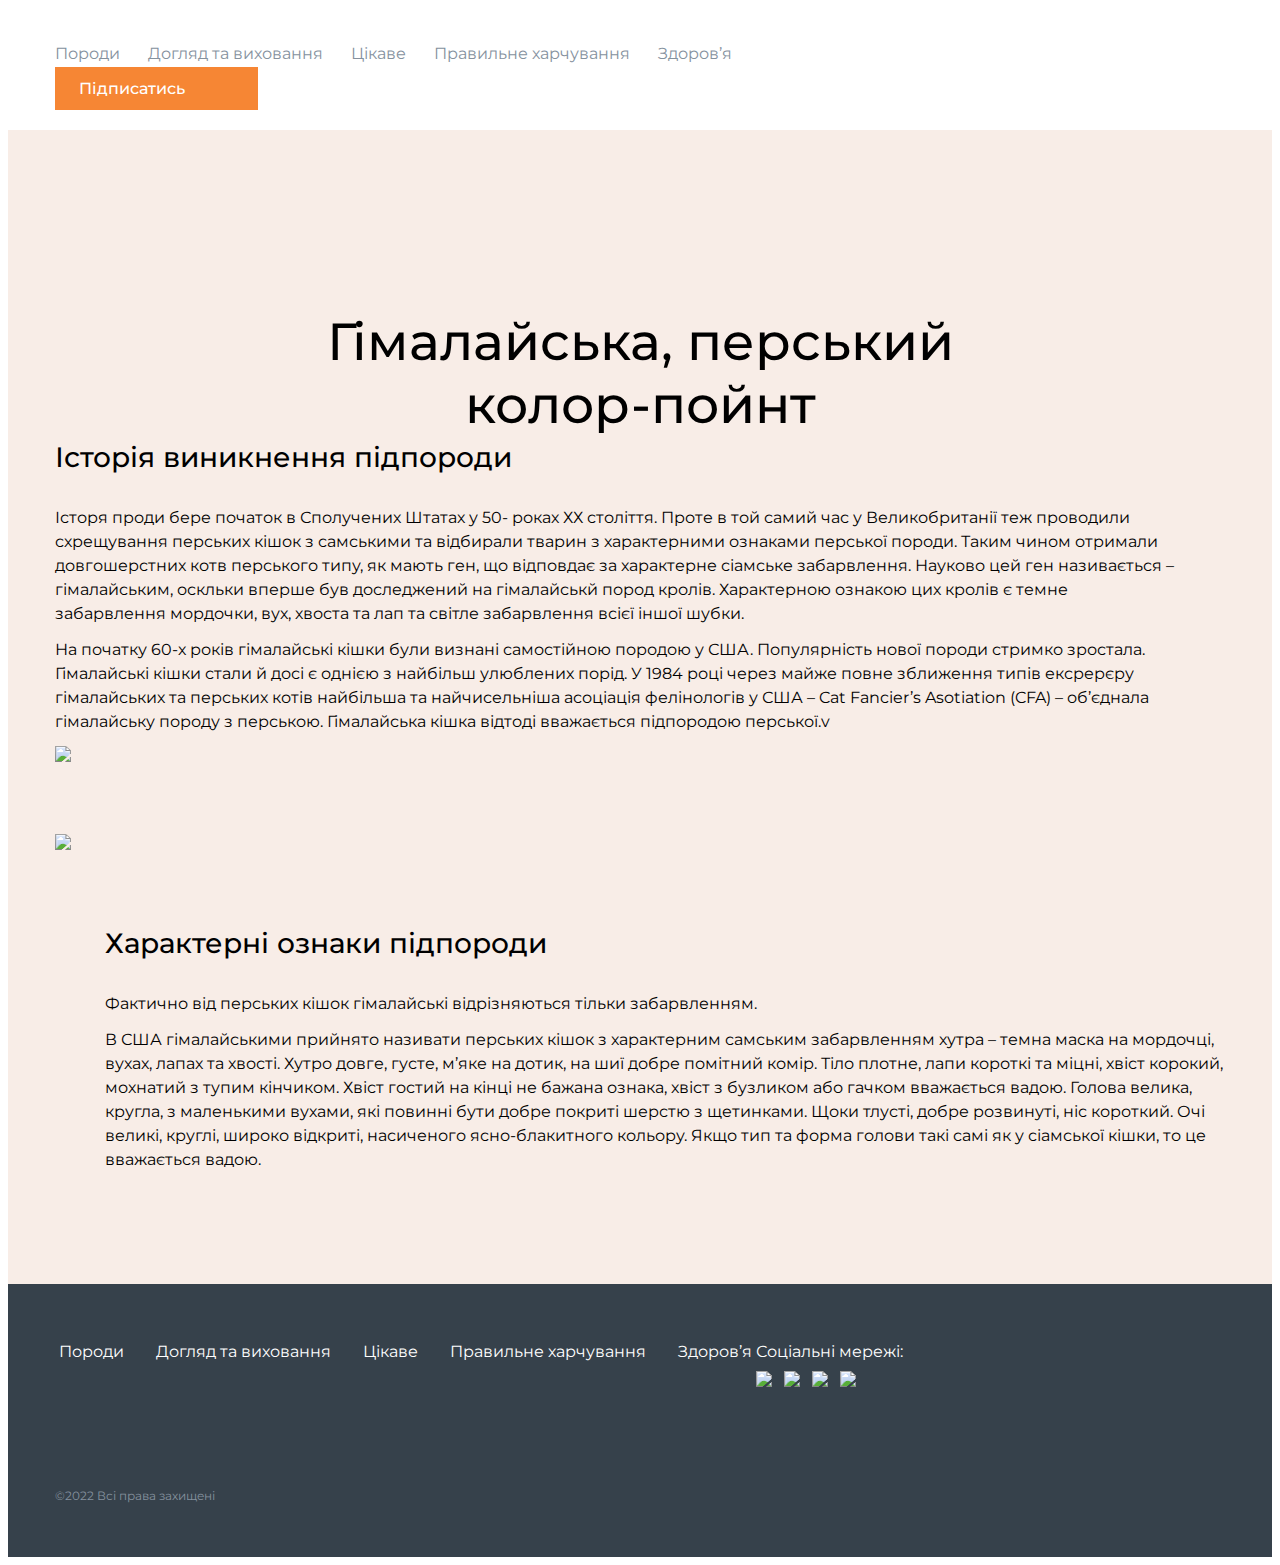
==== index.html @ 5cce449c "Add files via upload" ====
<!DOCTYPE html>
<html lang="en">
<head>
	<meta charset="UTF-8">
	<meta name="viewport" content="width=device-width, initial-scale=1.0">
	<link rel="stylesheet" type="text/css" href="style.css">
	<link rel="preconnect" href="https://fonts.googleapis.com">
	<link rel="preconnect" href="https://fonts.gstatic.com" crossorigin>
	<link href="https://fonts.googleapis.com/css2?family=Montserrat:wght@300;400;500&display=swap" rel="stylesheet">
	<link href="https://cdn.jsdelivr.net/npm/bootstrap@5.0.2/dist/css/bootstrap.min.css" rel="stylesheet" integrity="sha384-EVSTQN3/azprG1Anm3QDgpJLIm9Nao0Yz1ztcQTwFspd3yD65VohhpuuCOmLASjC" crossorigin="anonymous">
	<link rel="stylesheet" type="text/css" href="media.css">
	<title>Document</title>
</head>
<body>
	<header>
		<div class="wrapper container">
			<div class="row">
				<div class="logo col-xl-2 col-md-2 col-12 "><img src="image/Logo.png" alt=""></div>
				<nav class="nav col-xl-7 col-md-8">
					<ul>
						<li><a href="#">Породи</a></li>
						<li><a href="#">Догляд та виховання</a></li>
						<li><a href="#">Цікаве</a></li>
						<li><a href="#">Правильне харчування</a></li>
						<li><a href="#">Здоров’я</a></li>
					</ul>
				</nav>
				<div class="col-xl-3 col-md-2 d-flex justify-content-end sub">
					<div class="subscribe">Підписатись</div>
				</div>
			</div>
		</div>
	</header>
	<div class="content">
		<div class="wrapper container">
			<div class="content-block">
				<h1>Гімалайська, перський колор-пойнт</h1>
						<div class="row">
							<div class="col-md-6 col-12">
								<div class="content-text mr-r">
									<h3>Історія виникнення підпороди</h3>
									<p>Історя проди бере початок в Сполучених Штатах у 50- роках ХХ століття. Проте в той самий час у Великобританії теж проводили схрещування перських кішок з самськими та відбирали тварин з характерними ознаками перської породи. Таким чином отримали довгошерстних котв перського типу, як мають ген, що відповдає за характерне сіамське забарвлення. Науково цей ген називається – гімалайським, оскльки вперше був доследжений на гімалайськй пород кролів. Характерною ознакою цих кролів є темне забарвлення мордочки, вух, хвоста та лап та світле забарвлення всієї іншої шубки.</p>
									<p>На початку 60-х років гімалайські кішки були визнані самостійною породою у США. Популярність нової породи стримко зростала. Гімалайські кішки стали й досі є однією з найбільш улюблених порід. У 1984 році через майже повне зближення типів ексрерєру гімалайських та перських котів найбільша та найчисельніша асоціація фелінологів у США – Cat Fancier’s Asotiation (CFA) – об’єднала гімалайську породу з перською. Гімалайська кішка відтоді вважається підпородою перської.v</p>
								</div>
							</div>
			
							<div class="col-md-6 col-12">
								<div class="img">
									<img src="image/image.png">
								</div>
							</div>
						</div>
						<div class="row">
							<div class="col-md-6 col-12">
								<div class="img retreattext">
									<img src="image/cat2.png">
								</div>
							</div>
							<div class="col-md-6 col-12">
								<div class="content-text mr-l retreattext">
									<h3>Характерні ознаки підпороди</h3>
									<p>Фактично від перських кішок гімалайські відрізняються тільки забарвленням.</p>
									<p>В США гімалайськими прийнято називати перських кішок з характерним самським забарвленням хутра – темна маска на мордочці, вухах, лапах та хвості. Хутро довге, густе, м’яке на дотик, на шиї добре помітний комір. Тіло плотне, лапи короткі та міцні, хвіст корокий, мохнатий з тупим кінчиком. Хвіст гостий на кінці не бажана ознака, хвіст з бузликом або гачком вважається вадою. Голова велика, кругла, з маленькими вухами, які повинні бути добре покриті шерстю з щетинками. Щоки тлусті, добре розвинуті, ніс короткий. Очі великі, круглі, широко відкриті, насиченого ясно-блакитного кольору. Якщо тип та форма голови такі самі як у сіамської кішки, то це вважається вадою.</p>
								</div>
				
							</div>
						</div>
					</div>
		</div>
	</div>
	<footer>
		<div class="wrapper container">
			<!-- <div class="border-wrapper"> -->
				<div class="row">
					<div class="logo col-xl-2 col-md-2 col-12 col-xxl-2"><img src="image/Logo.png" alt=""></div>
					<nav class="nav col-xl-8 col-md-8 col-xxl-8">
						<ul>
							<li><a href="#">Породи</a></li>
							<li><a href="#">Догляд та виховання</a></li>
							<li><a href="#">Цікаве</a></li>
							<li><a href="#">Правильне харчування</a></li>
							<li><a href="#">Здоров’я</a></li>
						</ul>
					</nav>
					<div class="social-network col-xl-2 sub col-md-2 col-xxl-2 justify-content-end">
						<div class="social-title d-flex justify-content-end">Соціальні мережі:</div>
						<div class="social-link d-flex justify-content-end">
							<img src="image/You Tube.svg">
							<img src="image/Facebook.svg">
							<img src="image/Instagram.svg">
							<img src="image/Telegram.svg">
						</div>
					</div>
					<div class="rights col-xl-2 col-md-2 col-xxl-2 justify-content-start">&copy;2022 Всі права захищені</div>
			    </div>	
			<!-- </div>  -->
		</div>
		
	</footer>
</body>
</html>
---- style.css ----
body{
	font-family: 'Montserrat', sans-serif;
}
.wrapper{
	width: 1170px;
    margin: 0 auto;
}

.fix{
    clear: both;
}
p{
	margin-bottom: 12px;
	margin-top: 0px;	
	}
footer{
	background-color: #36414B;
	padding: 20px 0;
	
}
img{
    max-width: 100%;

}




header {
	background: #FFFFFF;
	padding: 20px 0;
	font-size: 0px;
}
header .logo, header .nav, header .subscribe, footer .logo, footer .nav, footer .social-network{
	display: inline-block;
	vertical-align: top;
}

header .logo{ 
 	/*margin-right: 95px;*/
}
header .nav{
	/*margin-right: 120px;*/
    margin-top: 16px;
}
header .nav ul, footer .nav ul{
    text-decoration: none;
    list-style: none;
    padding: 0px;
    margin: 0px;
}

header .nav ul li, footer .nav ul li{
	display: inline-block;
	vertical-align: top; 
	margin-right: 28px;
}
header .nav ul li:last-child{
	margin: 0px;
}
header .nav ul li a{
	font-weight: 400;
	font-size: 16px;
	color: #85919E;
	text-decoration: none;
}
header .nav ul li a:hover{
	font-weight: 500;
	color: #A75214
}

header .subscribe{
	cursor: pointer;
	padding: 12px 24px;
	color: #FFFFFF;
	background: #F68634;
	margin-top: 4px;
	font-size: 16px;
	font-weight: 500;
	width: 155px;
	

}



.content{
	background: #F8EDE7;
	padding: 100px 0
}
.content h1{
	text-align: center;
	font-weight: 500;
	font-size: 52px;
	max-width: 670px;
	margin: 0 auto;
}
.content .content-block{
	margin-top: 80px
}
.content .content-block h3{
	margin-top: 0;
	font-weight: 500;
	font-size: 28px;
	line-height: 42px;
}
.content .content-text{
	/*float: left;
	width: 555px;*/
	
	font-size: 16px;
	line-height: 24px;
}
.mr-r {
	margin-right: 50px;

}
.mr-l{
	margin-left: 50px;

}
.content-block .img{
	/*float: left;*/
}

.retreattext{
	padding-top: 68px;

}




footer .nav ul li a, footer .social-network{
	font-weight: 400;
	font-size: 16px;
	color: #FFFFFF;
	text-decoration: none;
}
footer .nav{
	margin-top: 38px;
	margin-bottom: 94px;

}
footer .logo{ 
 	/*margin-right: 96px;*/
 	margin-top: 40px;
}
footer .social-network{
	margin-top: 38px;
	/*margin-left: 100px;*/

}
footer .nav ul li:last-child{
	margin: 0px;
}
footer .social-link img{
	margin-right: 8px;
	margin-top: 10px;
}
footer .social-link img:last-child{
	margin-top: 9px;
	margin-right: 0px;

}
footer .social-link img:hover{
	cursor: pointer;
	/*background-color: #A75214;*/
	/*fill:#A75214;*/
}
footer .nav ul li a:hover{
	/*font-weight: 500;*/
	color: #A75214
}
footer .border-wrapper{
	
    border-bottom: solid 1px #4C5D6F;
}
footer .rights{
	/*width: 1170px;*/
    /*margin: 32px auto 12px auto;*/
    margin-top: 32px;
    margin-bottom: 32px;
    font-weight: 300px;
    font-size: 12px;
    line-height: 18px;
    color: #85919E;

}
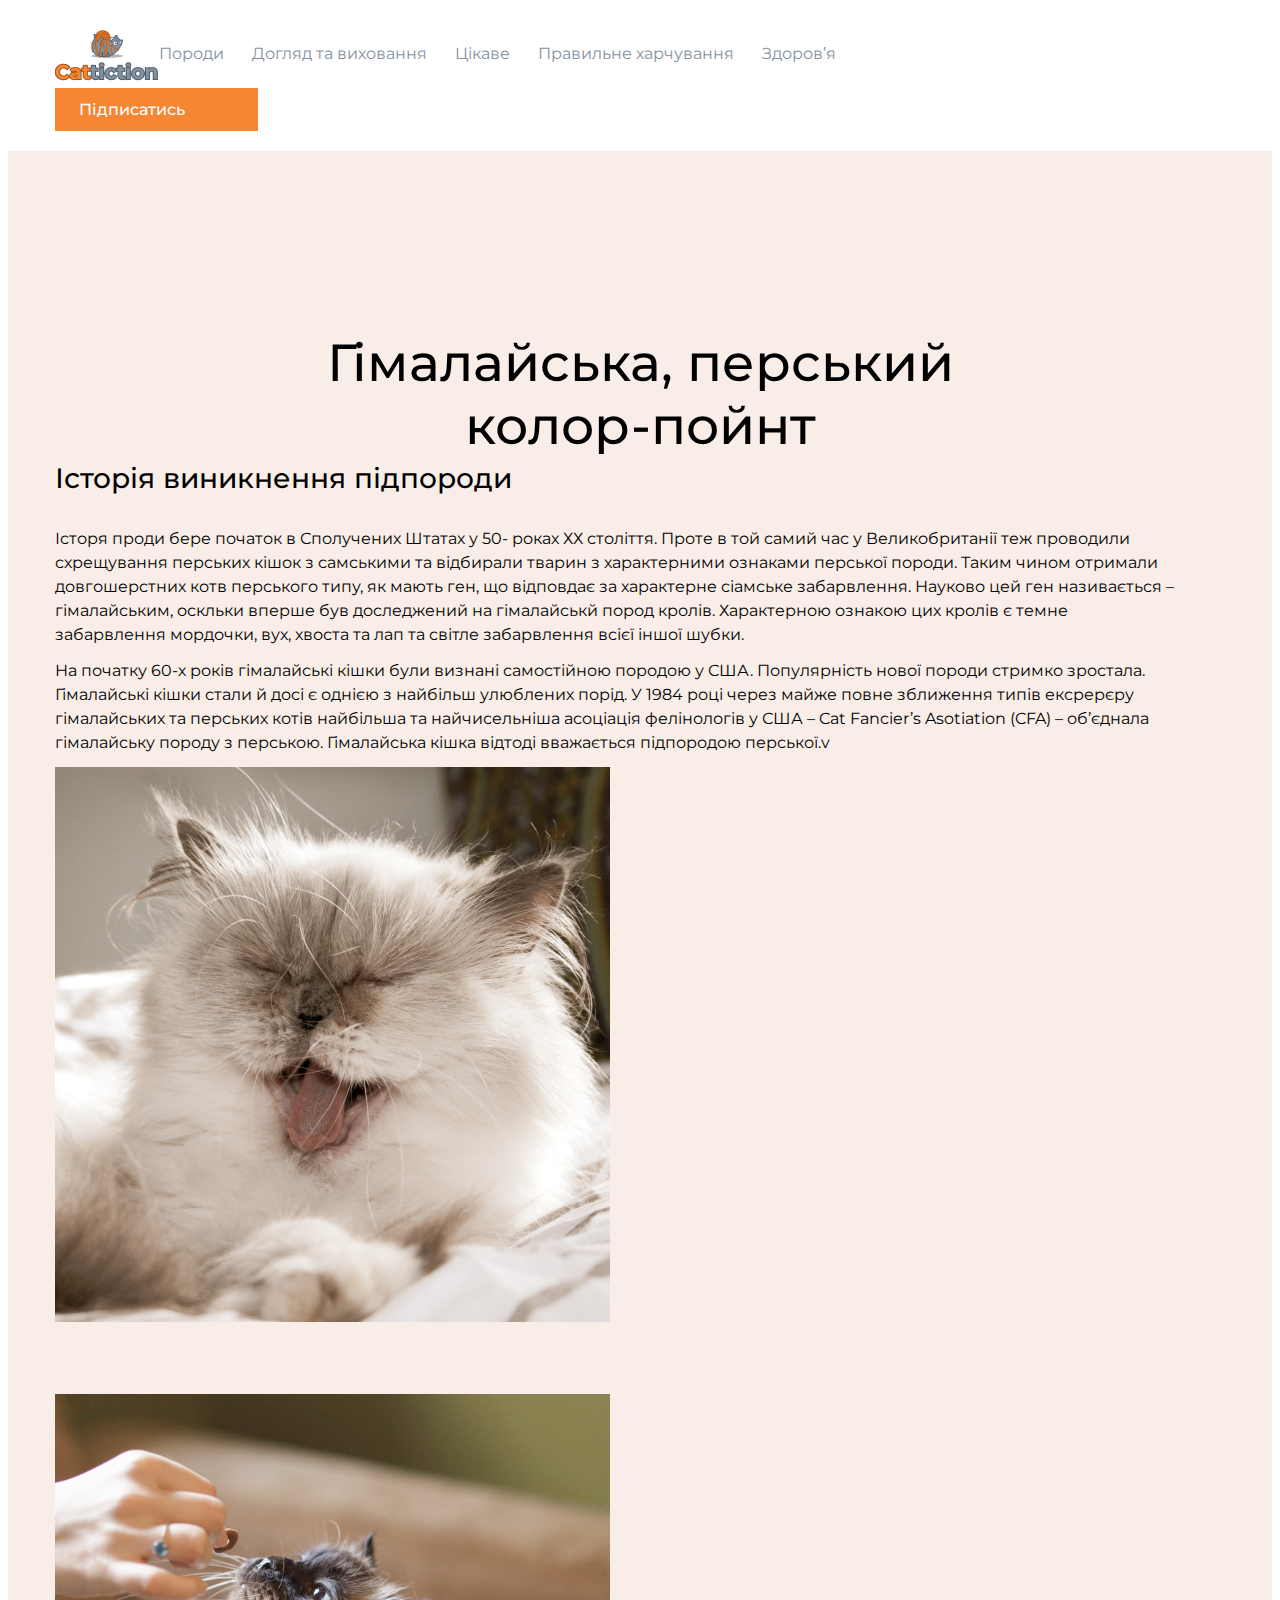
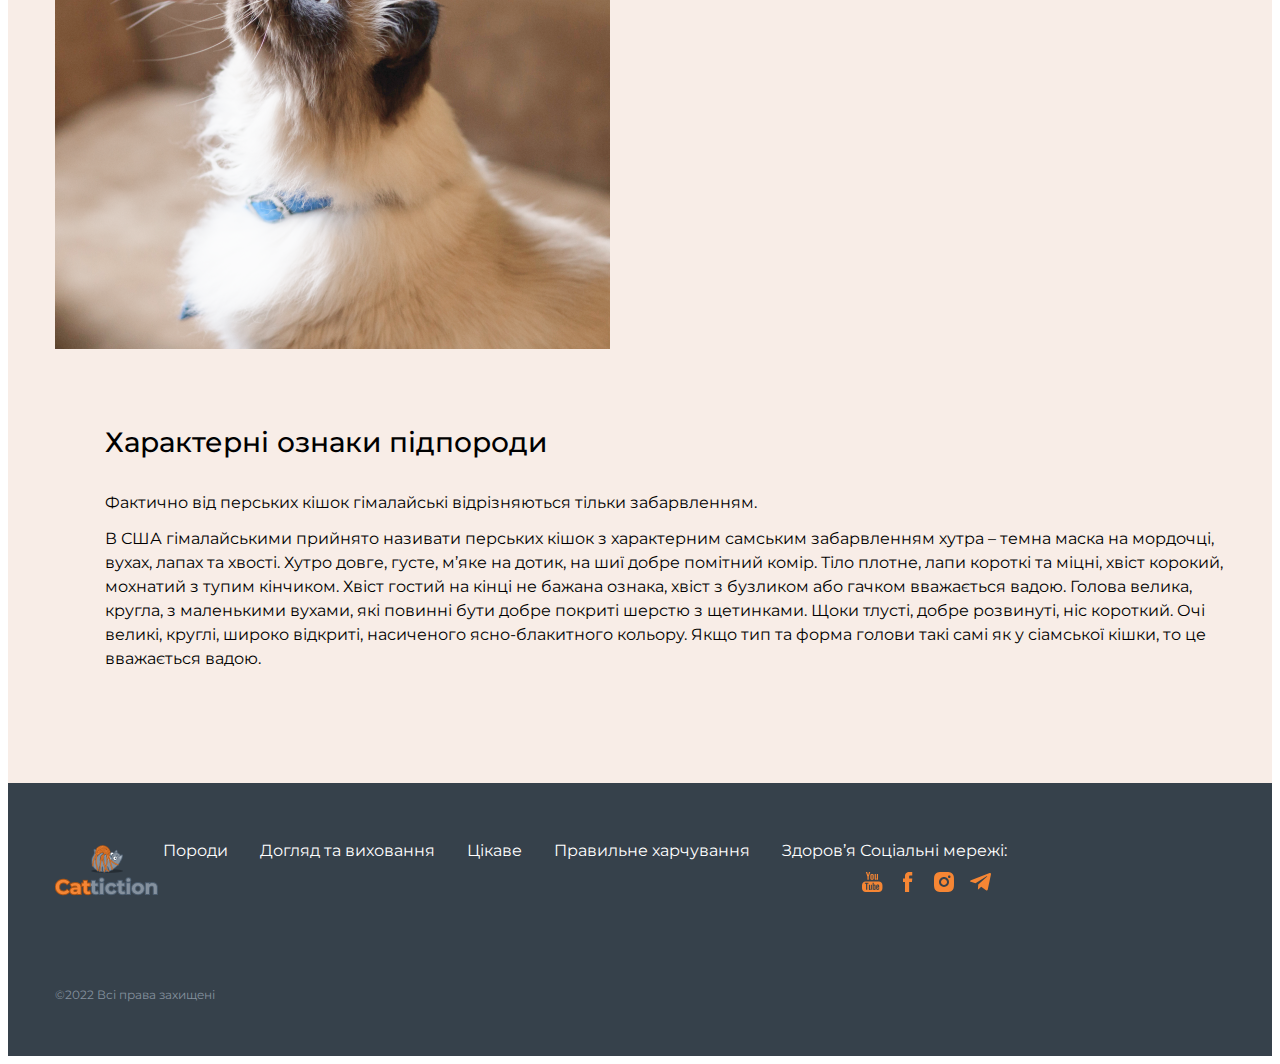
==== commit 2f0b9013: "Update index.html" ====
--- a/index.html
+++ b/index.html
@@ -46,7 +46,7 @@
 			
 							<div class="col-md-6 col-12">
 								<div class="img">
-									<img src="image/image.png">
+									<img src="image/Image.png">
 								</div>
 							</div>
 						</div>
@@ -98,4 +98,4 @@
 		
 	</footer>
 </body>
-</html>+</html>
--- a/media.css
+++ b/media.css
@@ -0,0 +1,66 @@
+@media screen and (max-width: 1400px){
+	footer .social-network{
+		margin-left: 0px;
+		/*display: block!important;*/
+	}
+}
+
+
+@media screen and (max-width: 1200px){
+	footer .social-title, footer .social-link{
+		
+		display: block!important;
+	}
+	footer .social-network{
+		margin-left: 0px;
+		/*display: block!important;*/
+	}
+
+}
+
+@media screen and (max-width: 992px){
+	header .nav ul li, footer .nav ul li{
+		margin: 0px;
+
+	}
+	header .nav ul li a, footer .nav ul li a, footer .social-title{
+		font-size: 13px;
+	}
+	footer .logo{
+		margin-right: 0px;
+	}
+	footer .social-network{
+		margin-left: 0px;
+		display: block!important;
+	}
+
+}
+
+
+
+@media screen and (max-width: 768px){
+	header .logo, footer .logo{
+		text-align: center;
+
+	}
+	header .nav ul li, footer .nav ul li, footer .social-network, footer .rights{
+		display: block!important;
+		text-align: center;
+		margin: 0px;
+
+	}
+	header .sub/*, footer .sub*/{
+		justify-content: center!important;
+
+
+	}
+	header .nav ul li a{
+		font-size: 16px;
+	}
+	footer .nav, footer .rights{
+		margin-top: 10px;
+		margin-bottom: 10px;
+
+	}
+
+}
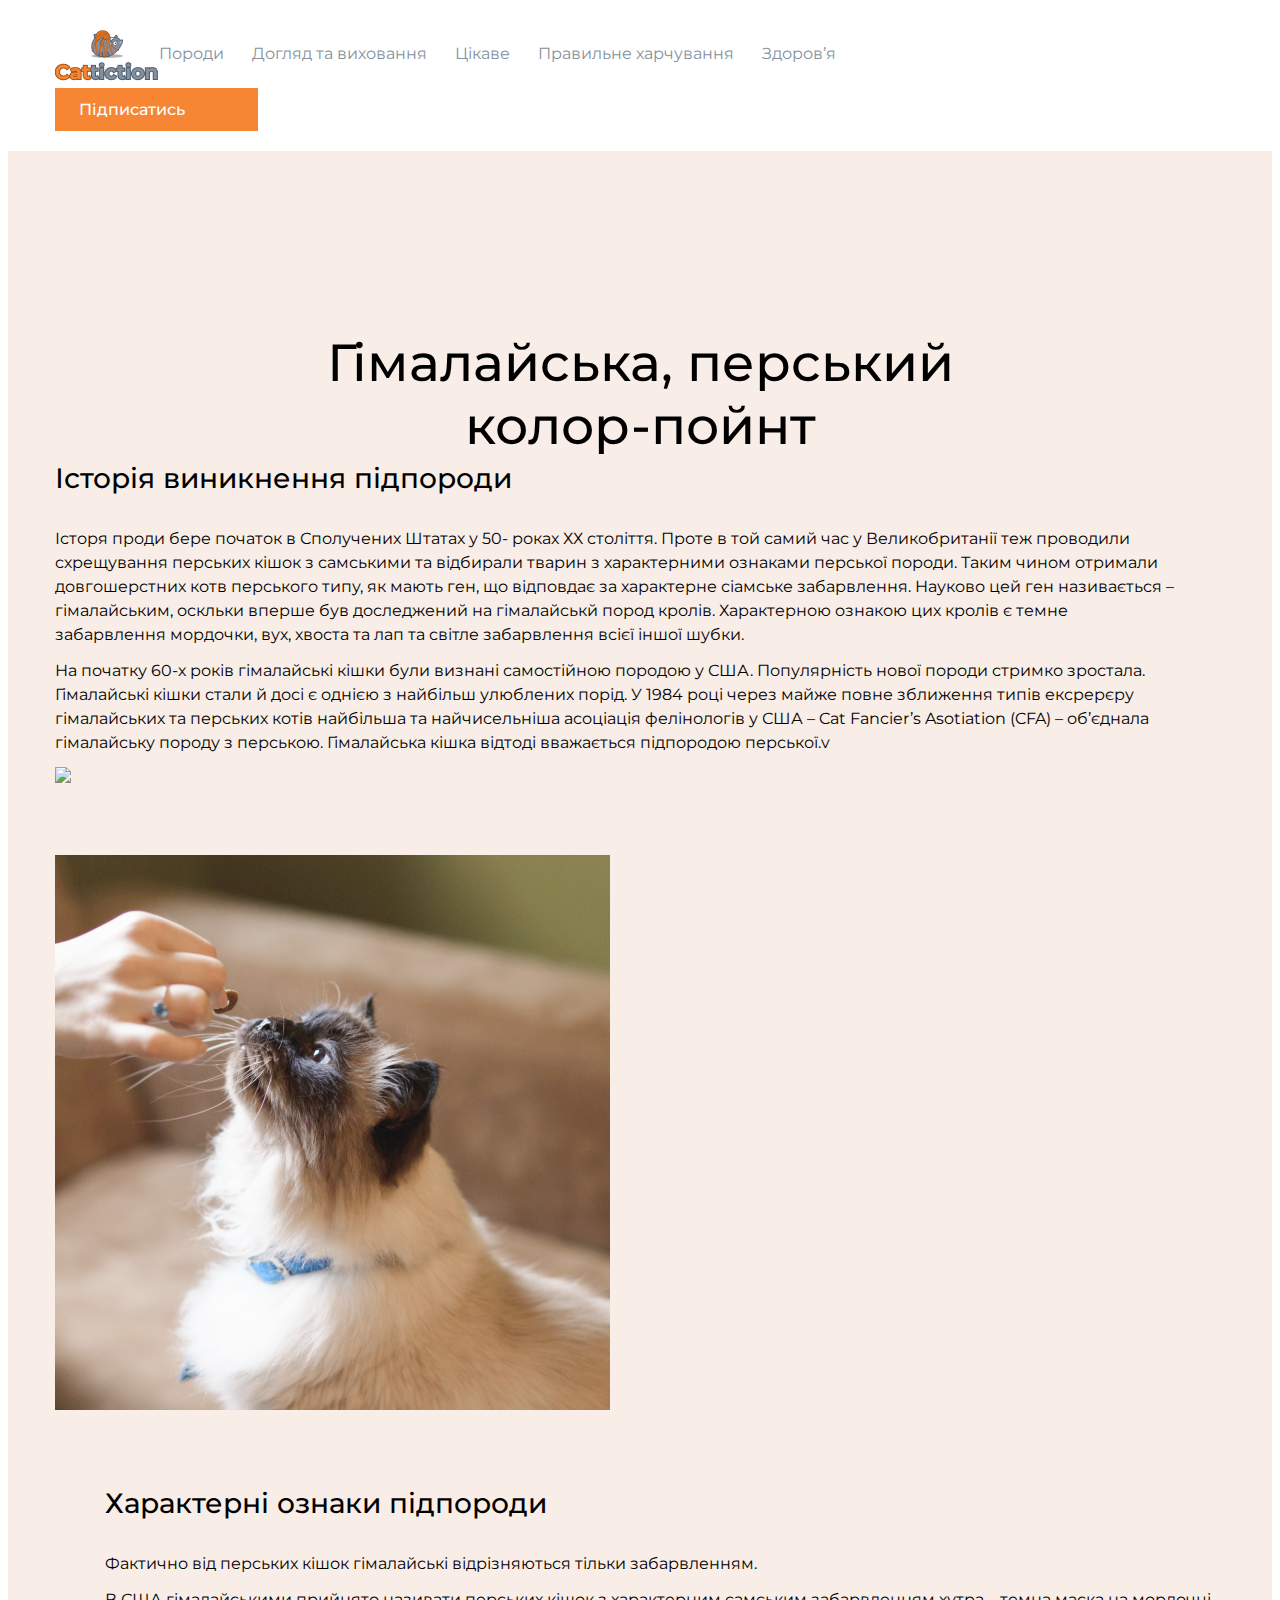
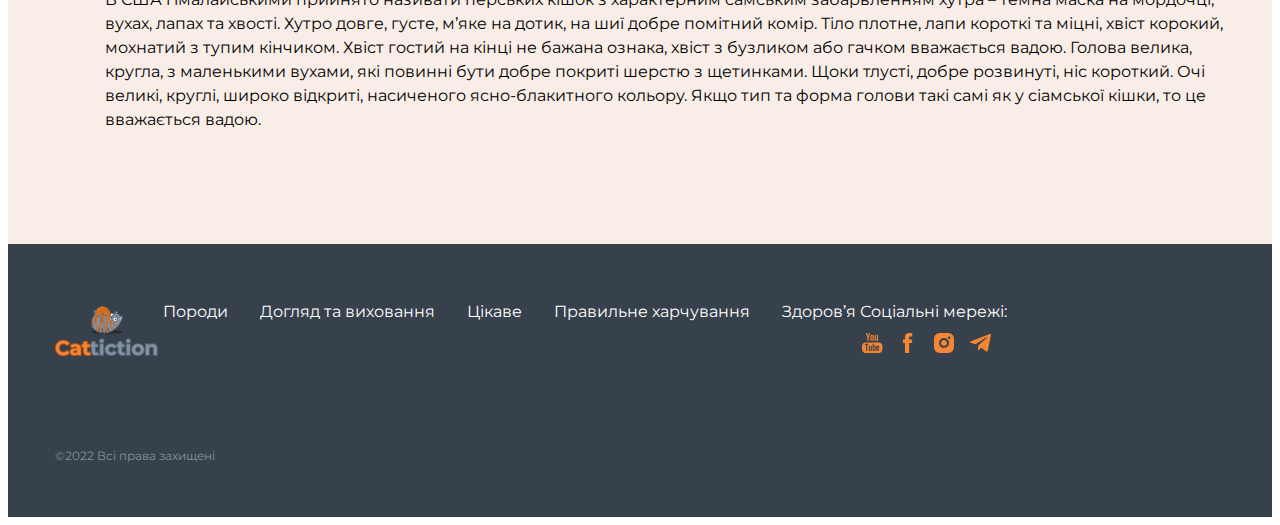
==== commit b9c5a872: "Update index.html" ====
--- a/index.html
+++ b/index.html
@@ -46,7 +46,7 @@
 			
 							<div class="col-md-6 col-12">
 								<div class="img">
-									<img src="image/Image.png">
+									<img src="image/cat1.png">
 								</div>
 							</div>
 						</div>
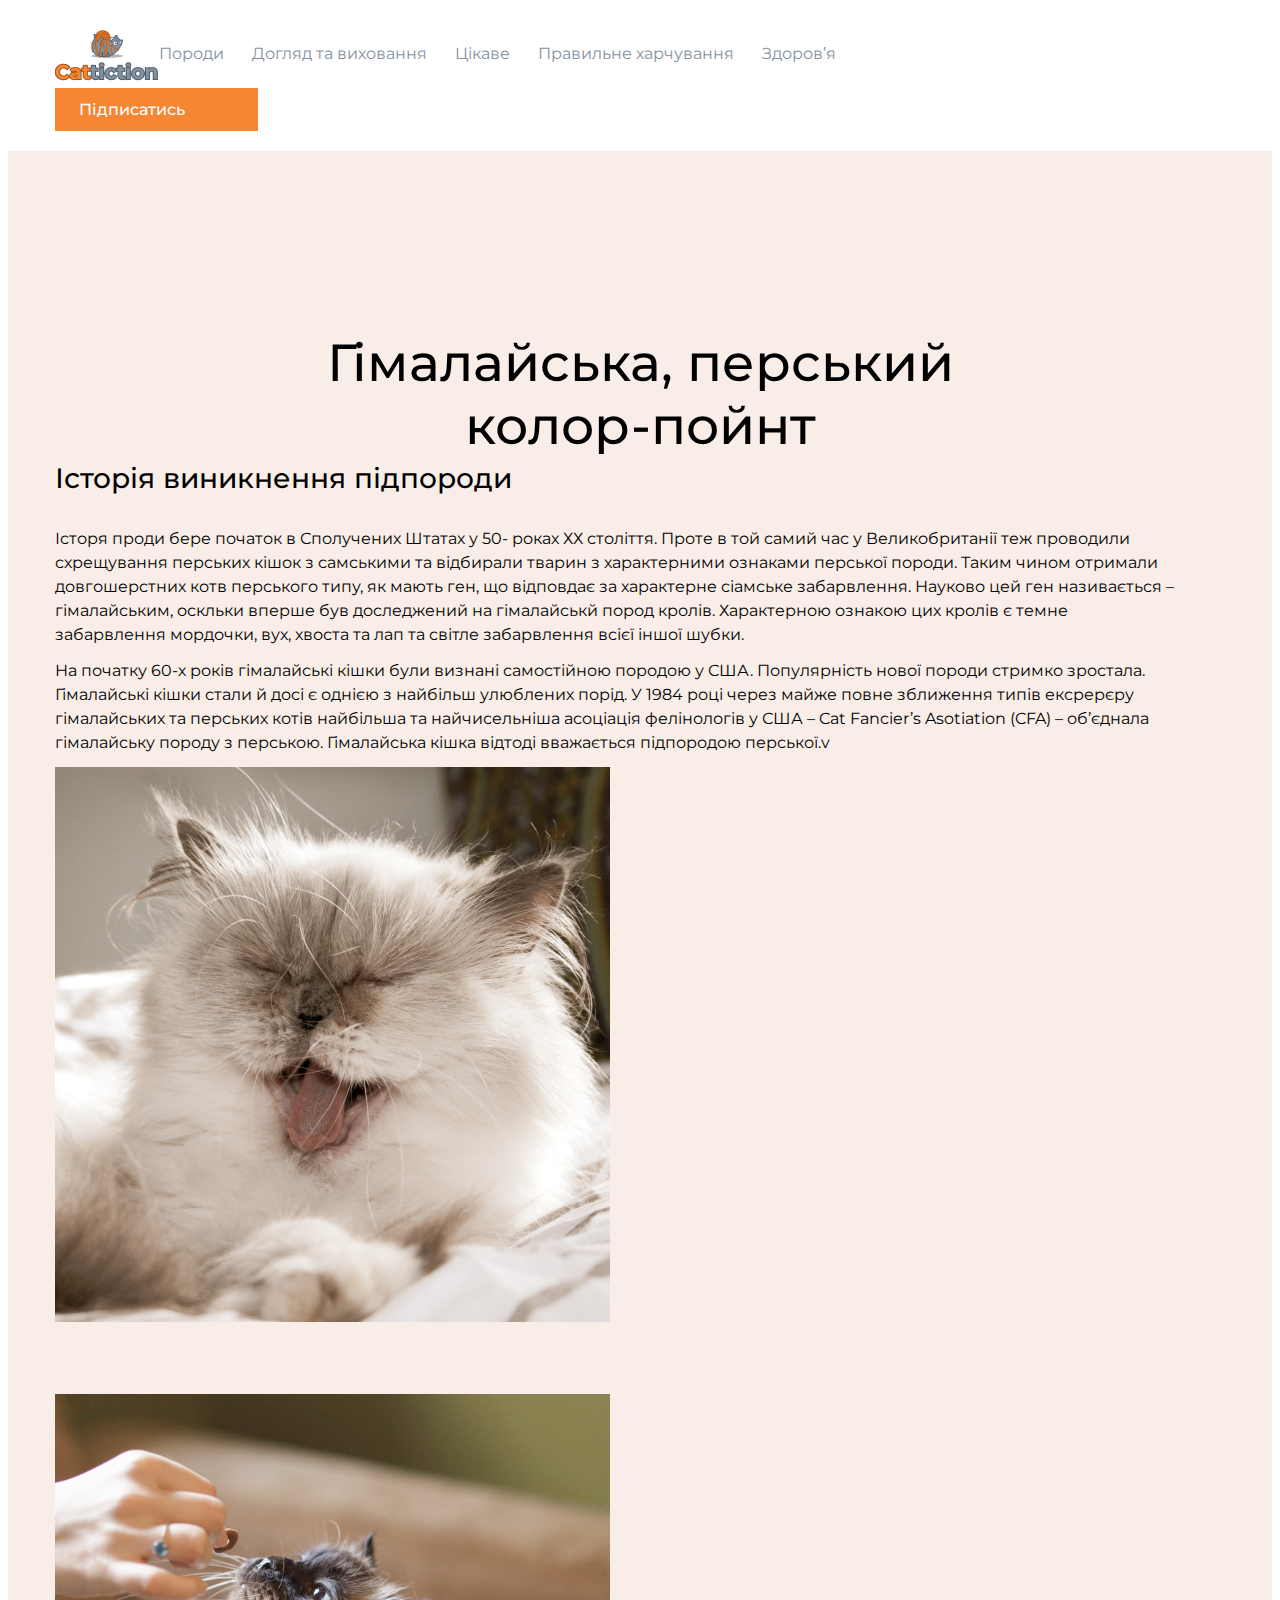
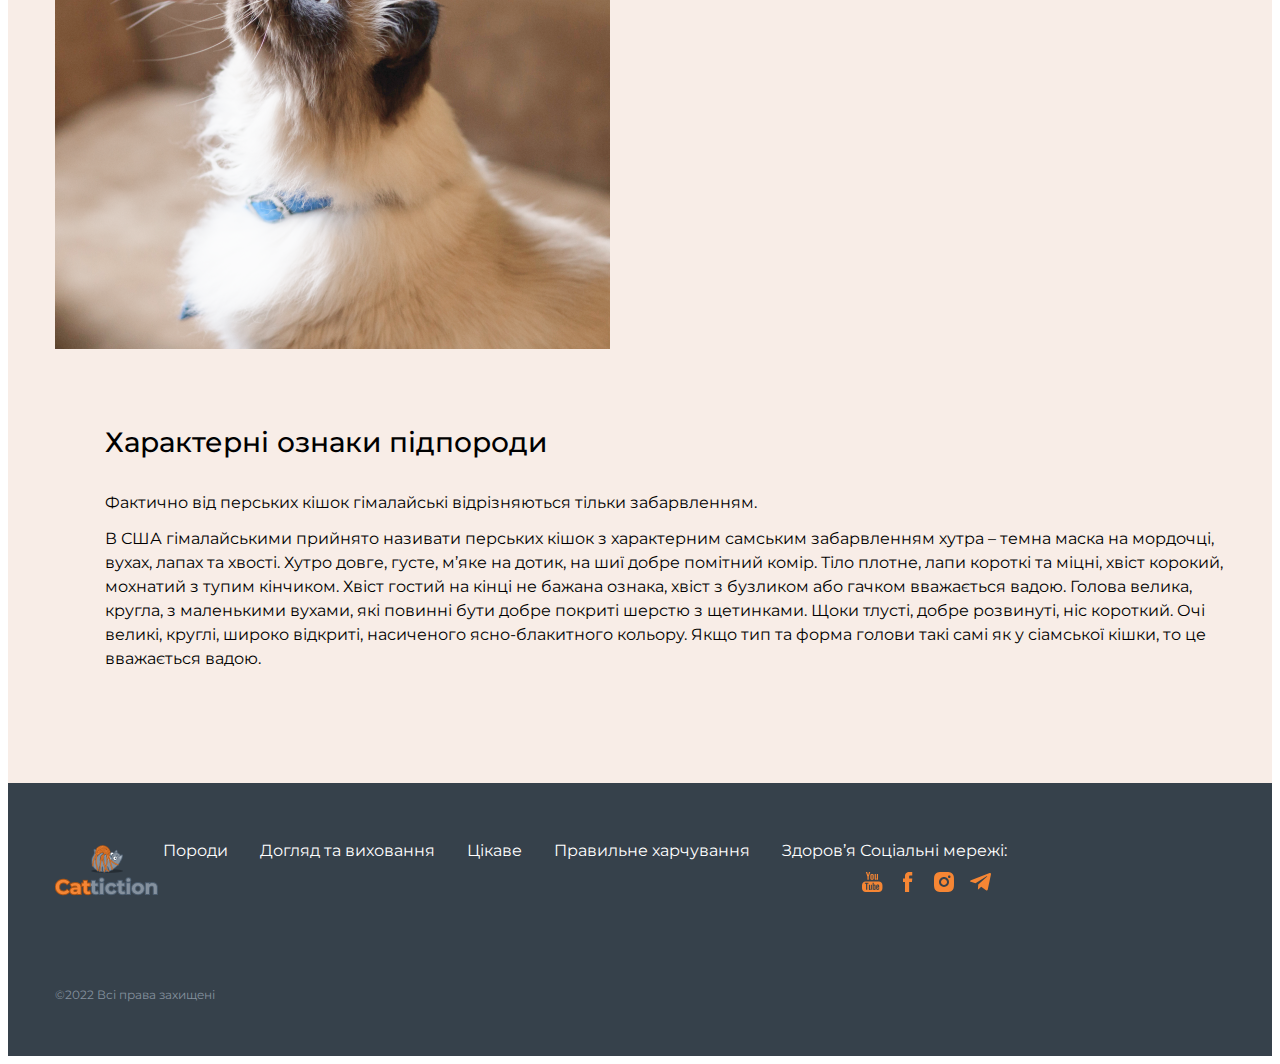
==== commit 70e13cf0: "Add files via upload" ====
--- a/index.html
+++ b/index.html
@@ -98,4 +98,4 @@
 		
 	</footer>
 </body>
-</html>
+</html>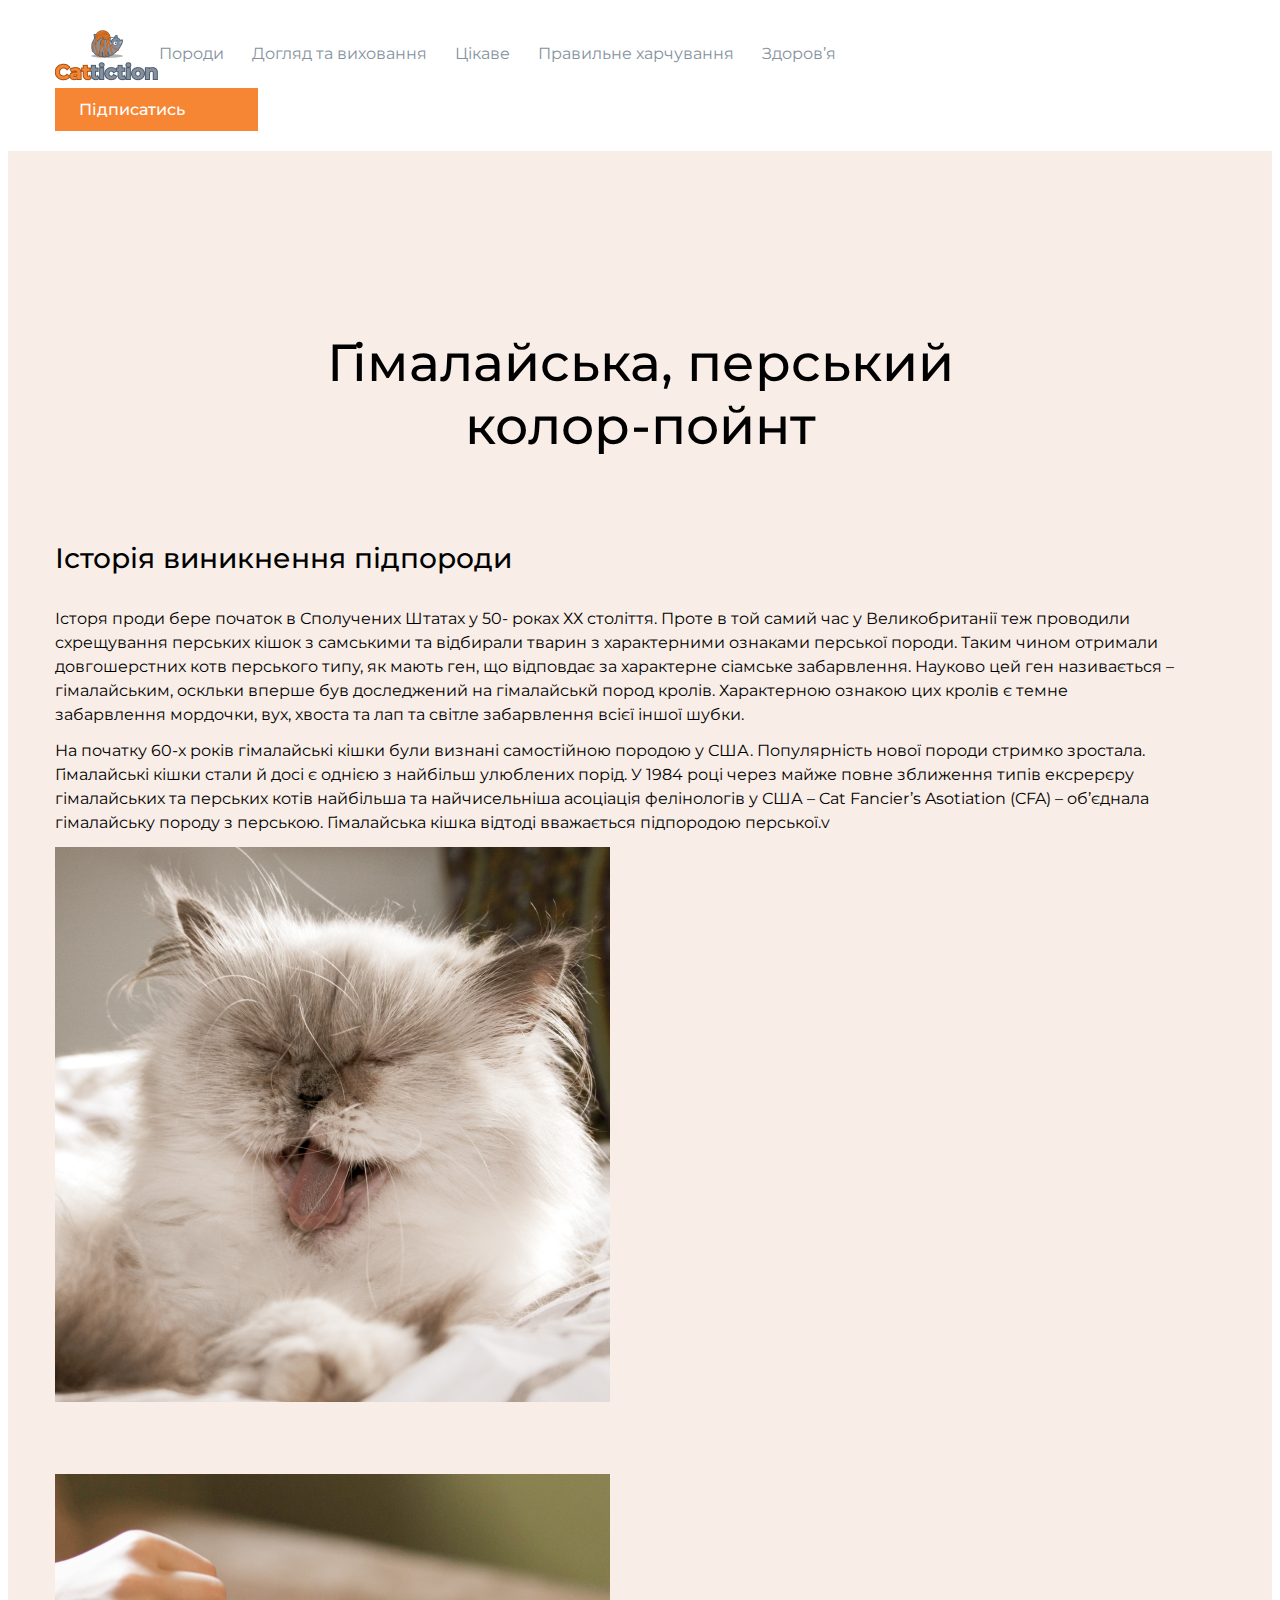
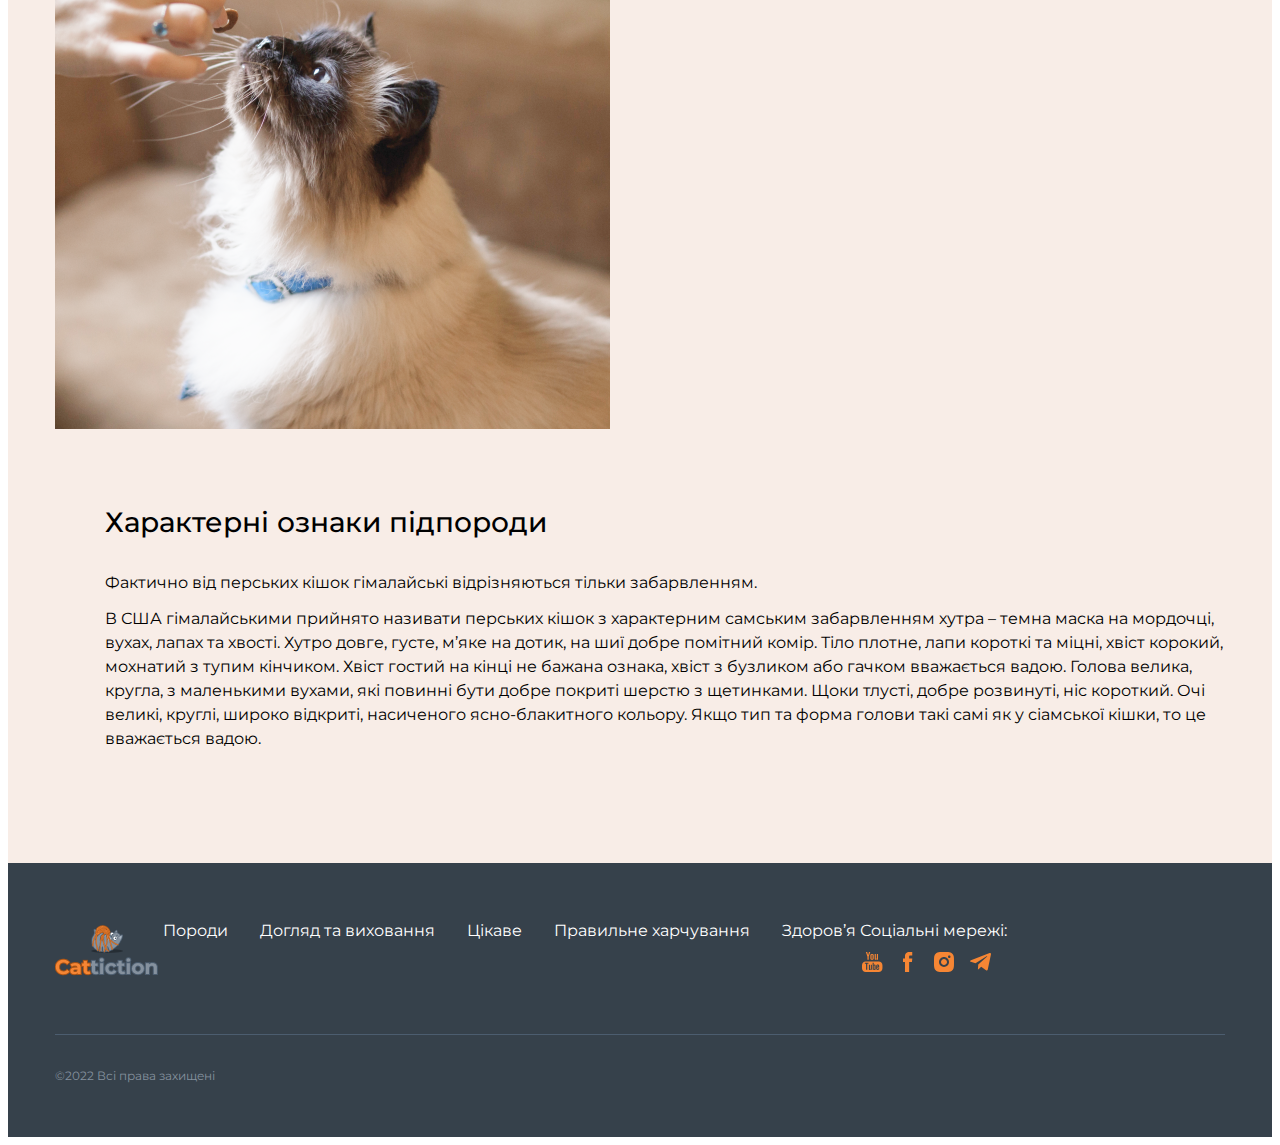
==== commit eb5296e3: "Add files via upload" ====
--- a/index.html
+++ b/index.html
@@ -65,12 +65,11 @@
 				
 							</div>
 						</div>
-					</div>
+			</div>
 		</div>
 	</div>
 	<footer>
 		<div class="wrapper container">
-			<!-- <div class="border-wrapper"> -->
 				<div class="row">
 					<div class="logo col-xl-2 col-md-2 col-12 col-xxl-2"><img src="image/Logo.png" alt=""></div>
 					<nav class="nav col-xl-8 col-md-8 col-xxl-8">
@@ -91,11 +90,11 @@
 							<img src="image/Telegram.svg">
 						</div>
 					</div>
-					<div class="rights col-xl-2 col-md-2 col-xxl-2 justify-content-start">&copy;2022 Всі права захищені</div>
-			    </div>	
-			<!-- </div>  -->
+					<div class="border-wrapper">
+							<div class="rights col-xl-2 col-md-2 col-xxl-2 justify-content-start">&copy;2022 Всі права захищені</div>
+					 </div>	
+				</div>
 		</div>
-		
 	</footer>
 </body>
 </html>--- a/style.css
+++ b/style.css
@@ -94,6 +94,9 @@
 	font-size: 52px;
 	max-width: 670px;
 	margin: 0 auto;
+	margin-bottom: 80px;
+	
+
 }
 .content .content-block{
 	margin-top: 80px
@@ -174,7 +177,7 @@
 }
 footer .border-wrapper{
 	
-    border-bottom: solid 1px #4C5D6F;
+    border-top: solid 1px #4C5D6F;
 }
 footer .rights{
 	/*width: 1170px;*/
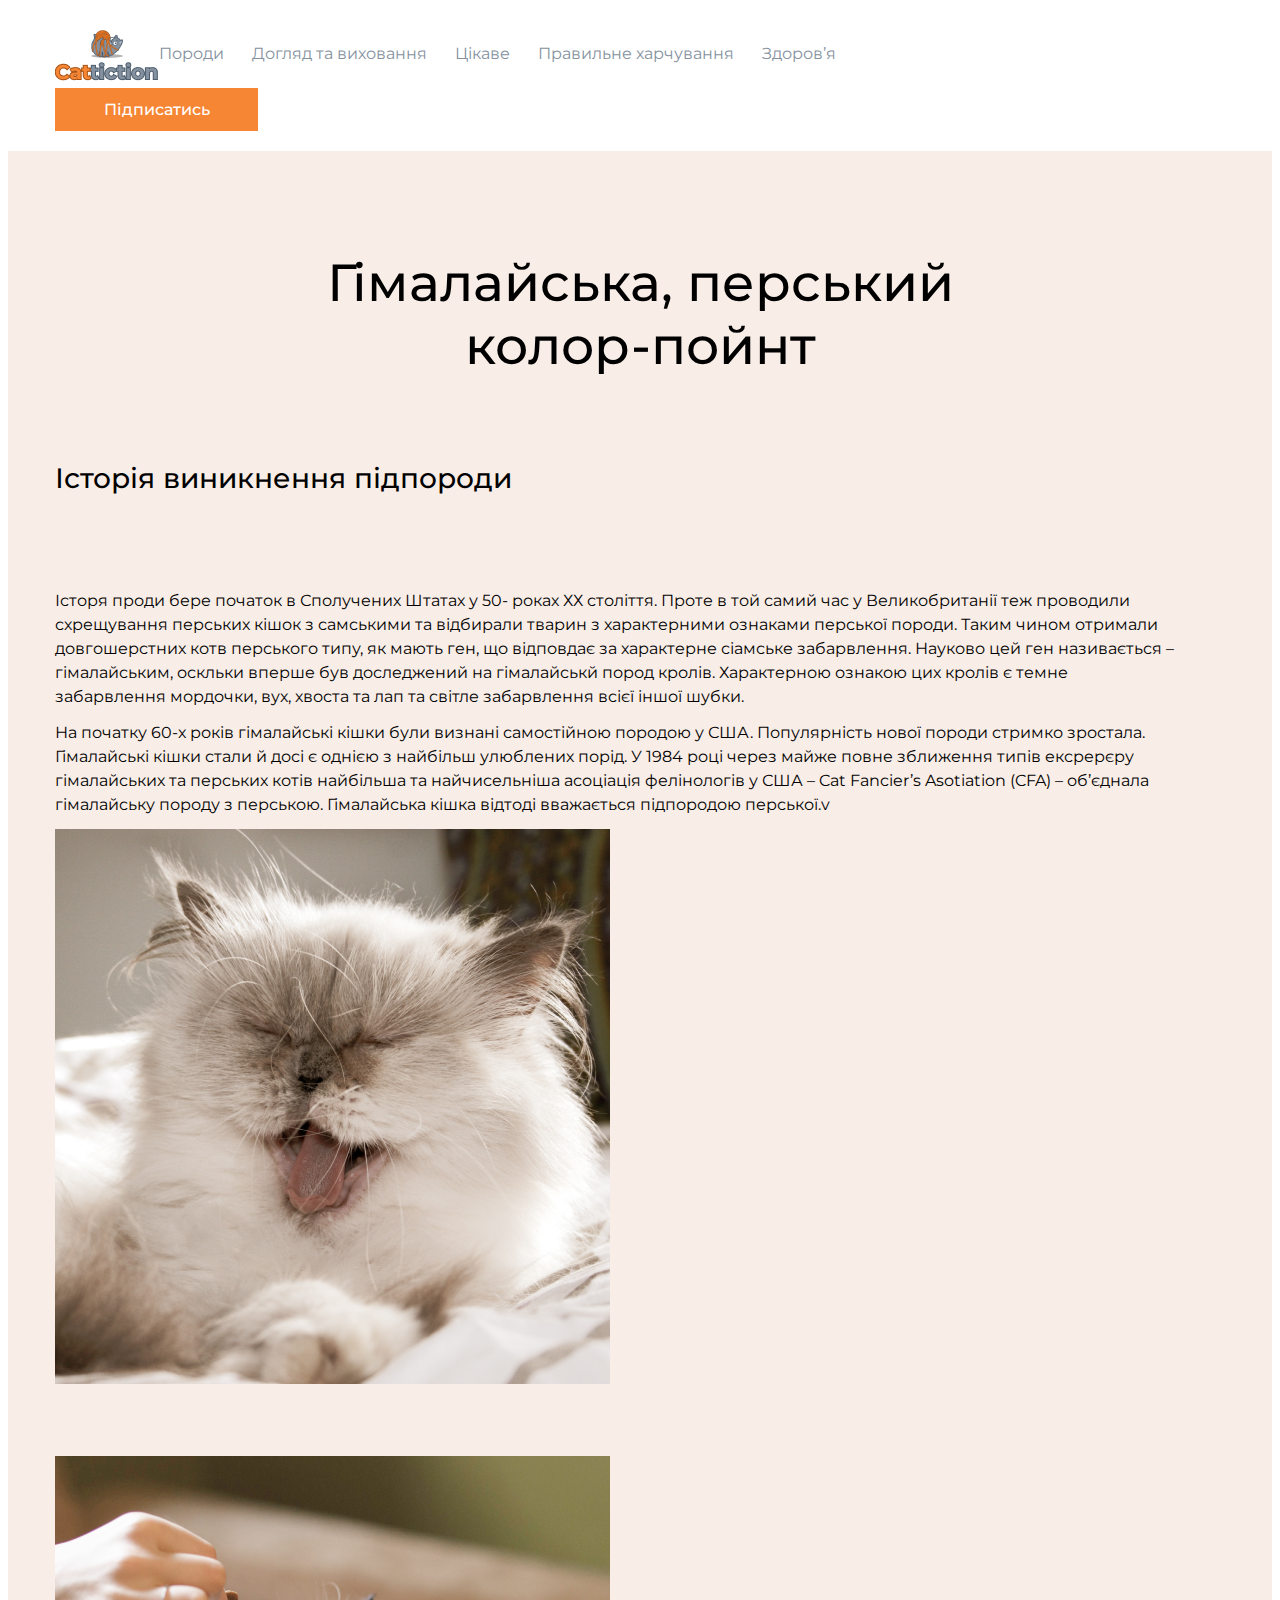
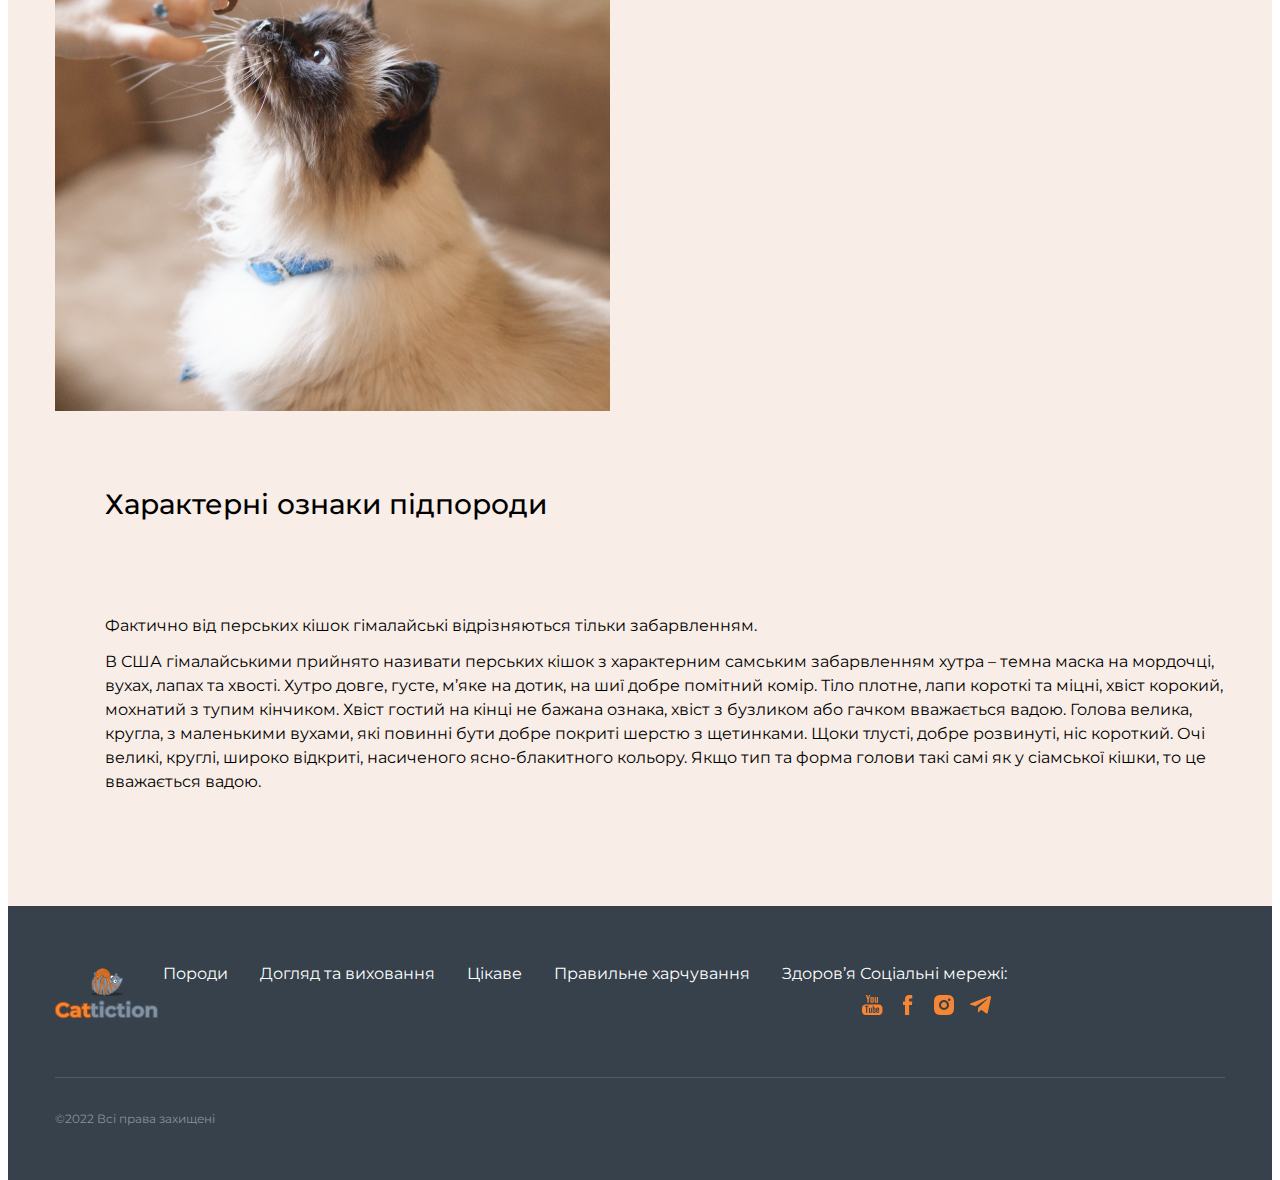
==== commit 802bdb2d: "Add files via upload" ====
--- a/index.html
+++ b/index.html
@@ -12,67 +12,12 @@
 	<title>Document</title>
 </head>
 <body>
-	<header>
-		<div class="wrapper container">
-			<div class="row">
-				<div class="logo col-xl-2 col-md-2 col-12 "><img src="image/Logo.png" alt=""></div>
-				<nav class="nav col-xl-7 col-md-8">
-					<ul>
-						<li><a href="#">Породи</a></li>
-						<li><a href="#">Догляд та виховання</a></li>
-						<li><a href="#">Цікаве</a></li>
-						<li><a href="#">Правильне харчування</a></li>
-						<li><a href="#">Здоров’я</a></li>
-					</ul>
-				</nav>
-				<div class="col-xl-3 col-md-2 d-flex justify-content-end sub">
-					<div class="subscribe">Підписатись</div>
-				</div>
-			</div>
-		</div>
-	</header>
-	<div class="content">
-		<div class="wrapper container">
-			<div class="content-block">
-				<h1>Гімалайська, перський колор-пойнт</h1>
-						<div class="row">
-							<div class="col-md-6 col-12">
-								<div class="content-text mr-r">
-									<h3>Історія виникнення підпороди</h3>
-									<p>Історя проди бере початок в Сполучених Штатах у 50- роках ХХ століття. Проте в той самий час у Великобританії теж проводили схрещування перських кішок з самськими та відбирали тварин з характерними ознаками перської породи. Таким чином отримали довгошерстних котв перського типу, як мають ген, що відповдає за характерне сіамське забарвлення. Науково цей ген називається – гімалайським, оскльки вперше був доследжений на гімалайськй пород кролів. Характерною ознакою цих кролів є темне забарвлення мордочки, вух, хвоста та лап та світле забарвлення всієї іншої шубки.</p>
-									<p>На початку 60-х років гімалайські кішки були визнані самостійною породою у США. Популярність нової породи стримко зростала. Гімалайські кішки стали й досі є однією з найбільш улюблених порід. У 1984 році через майже повне зближення типів ексрерєру гімалайських та перських котів найбільша та найчисельніша асоціація фелінологів у США – Cat Fancier’s Asotiation (CFA) – об’єднала гімалайську породу з перською. Гімалайська кішка відтоді вважається підпородою перської.v</p>
-								</div>
-							</div>
-			
-							<div class="col-md-6 col-12">
-								<div class="img">
-									<img src="image/cat1.png">
-								</div>
-							</div>
-						</div>
-						<div class="row">
-							<div class="col-md-6 col-12">
-								<div class="img retreattext">
-									<img src="image/cat2.png">
-								</div>
-							</div>
-							<div class="col-md-6 col-12">
-								<div class="content-text mr-l retreattext">
-									<h3>Характерні ознаки підпороди</h3>
-									<p>Фактично від перських кішок гімалайські відрізняються тільки забарвленням.</p>
-									<p>В США гімалайськими прийнято називати перських кішок з характерним самським забарвленням хутра – темна маска на мордочці, вухах, лапах та хвості. Хутро довге, густе, м’яке на дотик, на шиї добре помітний комір. Тіло плотне, лапи короткі та міцні, хвіст корокий, мохнатий з тупим кінчиком. Хвіст гостий на кінці не бажана ознака, хвіст з бузликом або гачком вважається вадою. Голова велика, кругла, з маленькими вухами, які повинні бути добре покриті шерстю з щетинками. Щоки тлусті, добре розвинуті, ніс короткий. Очі великі, круглі, широко відкриті, насиченого ясно-блакитного кольору. Якщо тип та форма голови такі самі як у сіамської кішки, то це вважається вадою.</p>
-								</div>
-				
-							</div>
-						</div>
-			</div>
-		</div>
-	</div>
-	<footer>
-		<div class="wrapper container">
+	<div class="wrapper_basic">
+		<header>
+			<div class="wrapper container">
 				<div class="row">
-					<div class="logo col-xl-2 col-md-2 col-12 col-xxl-2"><img src="image/Logo.png" alt=""></div>
-					<nav class="nav col-xl-8 col-md-8 col-xxl-8">
+					<div class="logo col-xl-2 col-md-2 col-12 "><img src="image/Logo.png" alt=""></div>
+					<nav class="nav col-xl-7 col-md-8">
 						<ul>
 							<li><a href="#">Породи</a></li>
 							<li><a href="#">Догляд та виховання</a></li>
@@ -81,20 +26,79 @@
 							<li><a href="#">Здоров’я</a></li>
 						</ul>
 					</nav>
-					<div class="social-network col-xl-2 sub col-md-2 col-xxl-2 justify-content-end">
-						<div class="social-title d-flex justify-content-end">Соціальні мережі:</div>
-						<div class="social-link d-flex justify-content-end">
-							<img src="image/You Tube.svg">
-							<img src="image/Facebook.svg">
-							<img src="image/Instagram.svg">
-							<img src="image/Telegram.svg">
+					<div class="col-xl-3 col-md-2 d-flex justify-content-end sub">
+						<div class="subscribe">Підписатись</div>
+					</div>
+				</div>
+			</div>
+		</header>
+		<div class="content">
+			<div class="wrapper container">
+				<div class="content-block">
+					<h1>Гімалайська, перський колор-пойнт</h1>
+							<div class="row">
+								<div class="col-md-6 col-12">
+									<div class="content-text mr-r">
+										<h3>Історія виникнення підпороди</h3>
+										<p>Історя проди бере початок в Сполучених Штатах у 50- роках ХХ століття. Проте в той самий час у Великобританії теж проводили схрещування перських кішок з самськими та відбирали тварин з характерними ознаками перської породи. Таким чином отримали довгошерстних котв перського типу, як мають ген, що відповдає за характерне сіамське забарвлення. Науково цей ген називається – гімалайським, оскльки вперше був доследжений на гімалайськй пород кролів. Характерною ознакою цих кролів є темне забарвлення мордочки, вух, хвоста та лап та світле забарвлення всієї іншої шубки.</p>
+										<p>На початку 60-х років гімалайські кішки були визнані самостійною породою у США. Популярність нової породи стримко зростала. Гімалайські кішки стали й досі є однією з найбільш улюблених порід. У 1984 році через майже повне зближення типів ексрерєру гімалайських та перських котів найбільша та найчисельніша асоціація фелінологів у США – Cat Fancier’s Asotiation (CFA) – об’єднала гімалайську породу з перською. Гімалайська кішка відтоді вважається підпородою перської.v</p>
+									</div>
+								</div>
+				
+								<div class="col-md-6 col-12">
+									<div class="img">
+										<img src="image/cat1.png">
+									</div>
+								</div>
+							</div>
+							<div class="row">
+								<div class="col-md-6 col-12">
+									<div class="img retreattext">
+										<img src="image/cat2.png">
+									</div>
+								</div>
+								<div class="col-md-6 col-12">
+									<div class="content-text mr-l retreattext">
+										<h3>Характерні ознаки підпороди</h3>
+										<p>Фактично від перських кішок гімалайські відрізняються тільки забарвленням.</p>
+										<p>В США гімалайськими прийнято називати перських кішок з характерним самським забарвленням хутра – темна маска на мордочці, вухах, лапах та хвості. Хутро довге, густе, м’яке на дотик, на шиї добре помітний комір. Тіло плотне, лапи короткі та міцні, хвіст корокий, мохнатий з тупим кінчиком. Хвіст гостий на кінці не бажана ознака, хвіст з бузликом або гачком вважається вадою. Голова велика, кругла, з маленькими вухами, які повинні бути добре покриті шерстю з щетинками. Щоки тлусті, добре розвинуті, ніс короткий. Очі великі, круглі, широко відкриті, насиченого ясно-блакитного кольору. Якщо тип та форма голови такі самі як у сіамської кішки, то це вважається вадою.</p>
+									</div>
+					
+								</div>
+							</div>
+				</div>
+			</div>
+		</div>
+		<footer>
+			<div class="wrapper container">
+					<div class="row">
+						<div class="logo col-xl-2 col-md-2 col-12 col-xxl-2"><img src="image/Logo.png" alt=""></div>
+						<nav class="nav col-xl-8 col-md-8 col-xxl-8">
+							<ul>
+								<li><a href="#">Породи</a></li>
+								<li><a href="#">Догляд та виховання</a></li>
+								<li><a href="#">Цікаве</a></li>
+								<li><a href="#">Правильне харчування</a></li>
+								<li><a href="#">Здоров’я</a></li>
+							</ul>
+						</nav>
+						<div class="social-network col-xl-2 sub col-md-2 col-xxl-2 justify-content-end">
+							<div class="social-title d-flex justify-content-end">Соціальні мережі:</div>
+							<div class="social-link d-flex justify-content-end">
+								<img src="image/You Tube.svg">
+								<img src="image/Facebook.svg">
+								<img src="image/Instagram.svg">
+								<img src="image/Telegram.svg">
+							</div>
 						</div>
+						<div class="border-wrapper">
+							<div class="rights-container">
+								<div class="rights col-xl-2 col-md-2 col-xxl-2 justify-content-start">&copy;2022 Всі права захищені</div>
+							</div>
+						 </div>	
 					</div>
-					<div class="border-wrapper">
-							<div class="rights col-xl-2 col-md-2 col-xxl-2 justify-content-start">&copy;2022 Всі права захищені</div>
-					 </div>	
-				</div>
-		</div>
-	</footer>
+			</div>
+		</footer>
+	</div>
 </body>
 </html>--- a/style.css
+++ b/style.css
@@ -1,9 +1,14 @@
+html{
+	height: 100%;
+}
 body{
+	height: 100%;
 	font-family: 'Montserrat', sans-serif;
 }
 .wrapper{
 	width: 1170px;
     margin: 0 auto;
+    
 }
 
 .fix{
@@ -22,6 +27,11 @@
     max-width: 100%;
 
 }
+body .wrapper_basic{
+	min-height: 100%;
+    display: flex;
+    flex-direction: column;
+}
 
 
 
@@ -78,6 +88,8 @@
 	font-size: 16px;
 	font-weight: 500;
 	width: 155px;
+	text-align: center;
+	
 	
 
 }
@@ -86,7 +98,9 @@
 
 .content{
 	background: #F8EDE7;
-	padding: 100px 0
+	padding: 100px 0;
+	flex: 1 1 auto;
+	
 }
 .content h1{
 	text-align: center;
@@ -95,26 +109,26 @@
 	max-width: 670px;
 	margin: 0 auto;
 	margin-bottom: 80px;
-	
-
-}
-.content .content-block{
-	margin-top: 80px
-}
+
+
+}
+
 .content .content-block h3{
 	margin-top: 0;
 	font-weight: 500;
 	font-size: 28px;
 	line-height: 42px;
+	margin-bottom: 8%;
+
 }
 .content .content-text{
-	/*float: left;
-	width: 555px;*/
-	
 	font-size: 16px;
 	line-height: 24px;
 }
-.mr-r {
+.content .content-text h3{
+	
+}
+.content .mr-r {
 	margin-right: 50px;
 
 }
@@ -177,11 +191,18 @@
 }
 footer .border-wrapper{
 	
-    border-top: solid 1px #4C5D6F;
+    /*border-top: solid 1px #4C5D6F;
+    width: 90%;
+    text-align: center;*/
+
+}
+footer .rights-container{
+	border-top: solid 1px #4C5D6F;
 }
 footer .rights{
 	/*width: 1170px;*/
     /*margin: 32px auto 12px auto;*/
+
     margin-top: 32px;
     margin-bottom: 32px;
     font-weight: 300px;
--- a/media.css
+++ b/media.css
@@ -3,6 +3,7 @@
 		margin-left: 0px;
 		/*display: block!important;*/
 	}
+	
 }
 
 
